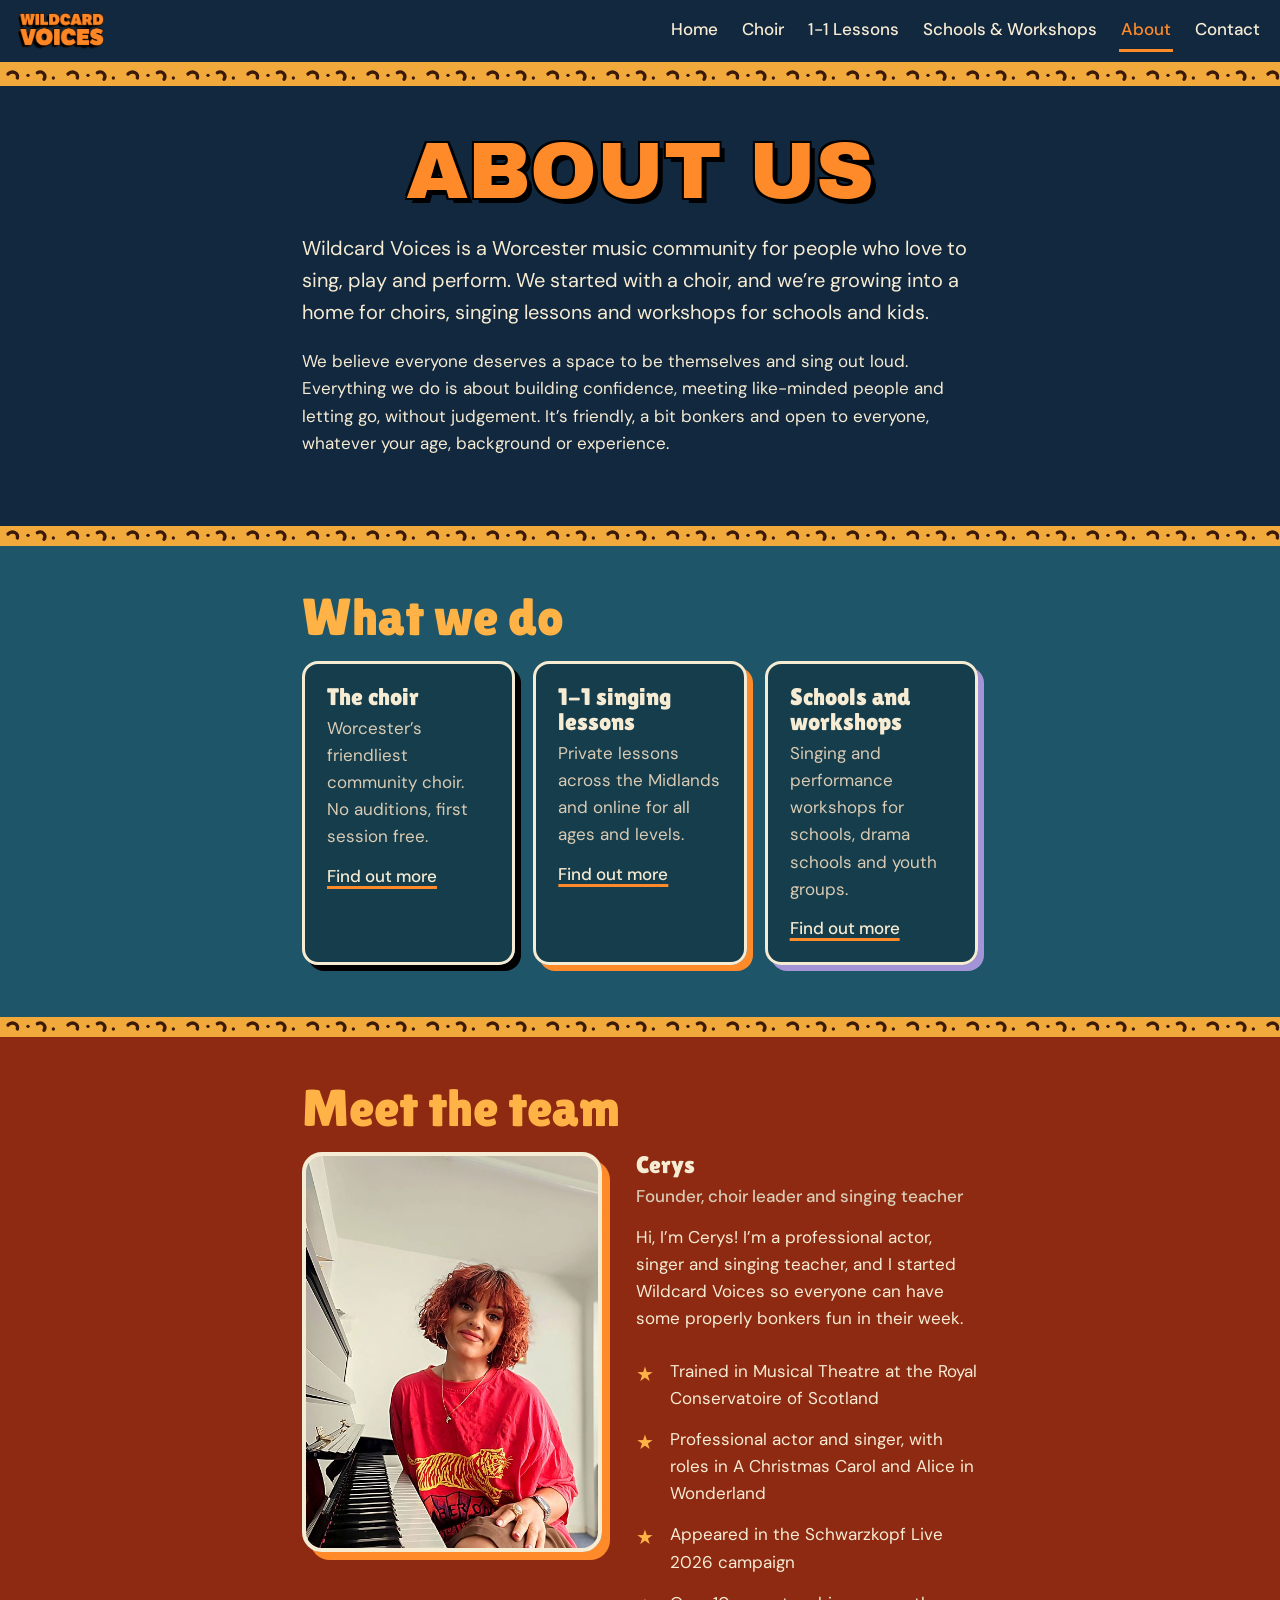
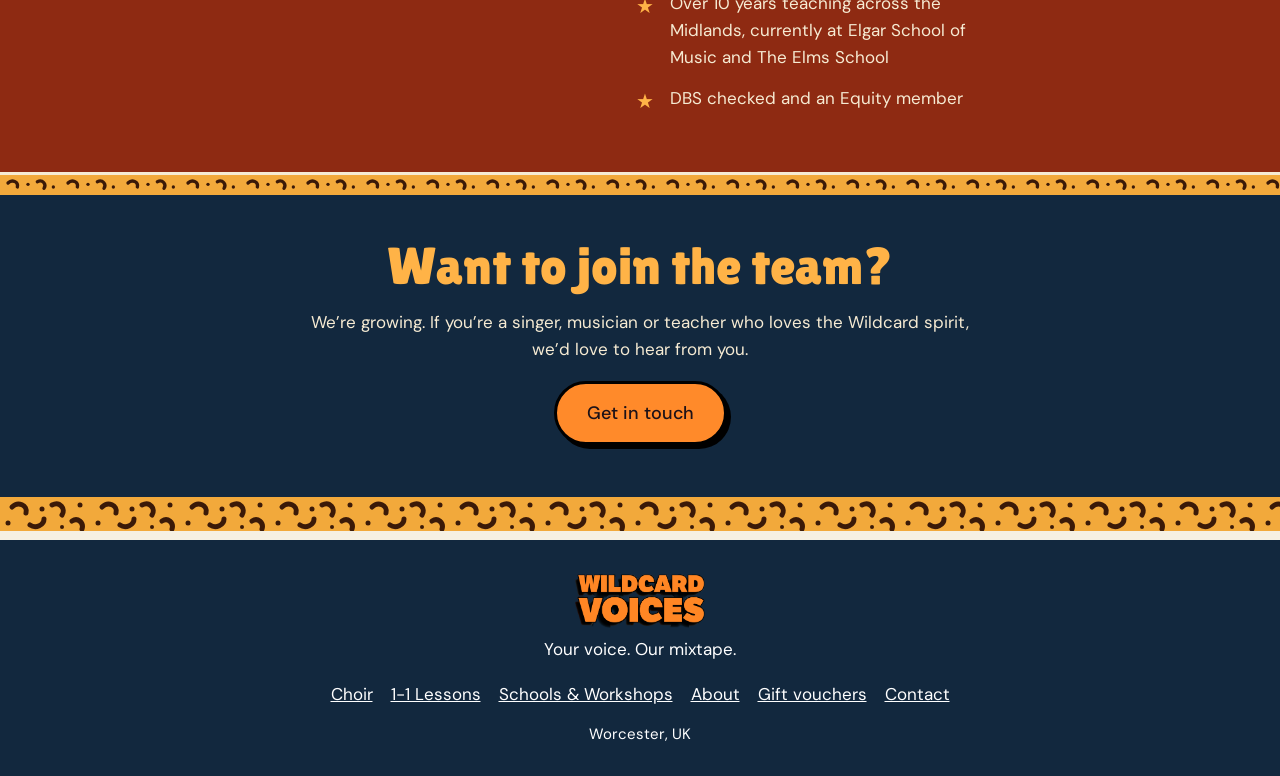
==== about.html @ 8c4c0488 "Initial commit Add the Wildcard Voices static site: seven HTML pages, stylesheet, script and images." ====
<!DOCTYPE html>
<html lang="en-GB">
<head>
<meta charset="utf-8">
<meta name="viewport" content="width=device-width, initial-scale=1, viewport-fit=cover">
<title>About Us | Wildcard Voices</title>
<meta name="description" content="Wildcard Voices is Worcester’s friendliest, most bonkers music community, with a choir in Worcester and 1-1 singing lessons and workshops for schools across the Midlands. All welcome, no auditions.">
<link rel="preconnect" href="https://fonts.googleapis.com">
<link href="https://fonts.googleapis.com/css2?family=Anton&family=Archivo+Black&family=Lilita+One&family=DM+Sans:wght@400;500&display=swap" rel="stylesheet">
<link rel="stylesheet" href="styles.css">
</head>
<body>
<div class="top"><a class="brand" href="index.html" aria-label="Wildcard Voices, home"><img src="images/logo.png" alt="" width="409" height="171"></a><button class="menu" type="button" aria-expanded="false" aria-controls="nav">Menu</button><nav id="nav" aria-label="Main"><a href="index.html">Home</a><a href="choir.html">Choir</a><a href="lessons.html">1-1 Lessons</a><a href="schools.html">Schools &amp; Workshops</a><a href="about.html" aria-current="page">About</a><a href="contact.html">Contact</a></nav></div>
<svg width="0" height="0" style="position:absolute" aria-hidden="true"><defs><pattern id="leopard" width="90" height="34" patternUnits="userSpaceOnUse"><rect width="90" height="34" fill="#F2A93B"/><g fill="none" stroke="#3B1A08" stroke-width="5" stroke-linecap="round"><path d="M12 10c6-6 16-2 14 6"/><path d="M52 8c8-4 14 4 10 10"/><path d="M30 28c6 4 14 0 14-6"/><path d="M72 24c6-4 12 2 10 8"/></g><g fill="#3B1A08"><circle cx="42" cy="12" r="2.5"/><circle cx="80" cy="8" r="2.5"/><circle cx="8" cy="26" r="2.5"/><circle cx="62" cy="30" r="2"/></g></pattern></defs><rect width="100%" height="34" fill="url(#leopard)"/></svg>
<main>
<div class="page" data-page="about">
<section><div class="wrap"><h1 class="pt logo-title">About Us</h1>
<p class="lead">Wildcard Voices is a Worcester music community for people who love to sing, play and perform. We started with a choir, and we’re growing into a home for choirs, singing lessons and workshops for schools and kids.</p>
<p>We believe everyone deserves a space to be themselves and sing out loud. Everything we do is about building confidence, meeting like-minded people and letting go, without judgement. It’s friendly, a bit bonkers and open to everyone, whatever your age, background or experience.</p></div></section>
<section><div class="wrap"><h2>What we do</h2><div class="cards">
<a class="card" href="choir.html"><h3>The choir</h3><p>Worcester’s friendliest community choir. No auditions, first session free.</p><span class="go">Find out more</span></a>
<a class="card" href="lessons.html"><h3>1-1 singing lessons</h3><p>Private lessons across the Midlands and online for all ages and levels.</p><span class="go">Find out more</span></a>
<a class="card" href="schools.html"><h3>Schools and workshops</h3><p>Singing and performance workshops for schools, drama schools and youth groups.</p><span class="go">Find out more</span></a>
</div></div></section>
<section><div class="wrap"><h2>Meet the team</h2>
<div class="about"><div class="photo" role="img" aria-label="Cerys smiling at the piano in a red tiger-print t-shirt"></div>
<div><h3>Cerys</h3><p class="role">Founder, choir leader and singing teacher</p>
<p>Hi, I’m Cerys! I’m a professional actor, singer and singing teacher, and I started Wildcard Voices so everyone can have some properly bonkers fun in their week.</p>
<ul class="creds">
<li>Trained in Musical Theatre at the Royal Conservatoire of Scotland</li>
<li>Professional actor and singer, with roles in A Christmas Carol and Alice in Wonderland</li>
<li>Appeared in the Schwarzkopf Live 2026 campaign</li>
<li>Over 10 years teaching across the Midlands, currently at Elgar School of Music and The Elms School</li>
<li>DBS checked and an Equity member</li>
</ul></div></div></div></section>
<section class="cta"><div class="wrap"><h2>Want to join the team?</h2><p>We’re growing. If you’re a singer, musician or teacher who loves the Wildcard spirit, we’d love to hear from you.</p><a class="btn" href="contact.html">Get in touch</a></div></section>
</div>
</main>
<svg class="leo" width="100%" height="34" aria-hidden="true"><rect width="100%" height="34" fill="url(#leopard)"/></svg>
<footer>
<div class="fl"><img src="images/logo.png" alt="Wildcard Voices" width="409" height="171"></div>
<div>Your voice. Our mixtape.</div>
<p class="fn"><a href="choir.html">Choir</a><a href="lessons.html">1-1 Lessons</a><a href="schools.html">Schools &amp; Workshops</a><a href="about.html">About</a><a href="gifts.html">Gift vouchers</a><a href="contact.html">Contact</a></p><p style="margin:10px 0 0;font-size:15px">Worcester, UK</p>
</footer>
<script src="script.js"></script>
</body>
</html>
---- styles.css ----
:root{--bg:#F6F0E2;--text:#1D1218;--muted:#5C4B50;--card:#FFFFFF;--line:#E0D5BD;--orange:#FF8A2A;--rust:#B02E0C;--navy:#12283E;--teal:#1F5568;--lav:#A294D6;--lime:#C5D83A;--pink:#C2185B;--choirpic:url(images/choirpic.jpg);--alice:url(images/alice.jpg);--retro:url("data:image/svg+xml,%3Csvg xmlns='http://www.w3.org/2000/svg' width='320' height='160'%3E%3Crect width='320' height='160' fill='%23C2B59B'/%3E%3Crect x='29' width='22' height='160' fill='%23C8751A'/%3E%3Cellipse cx='40' cy='40' rx='31' ry='38' fill='%23C8751A'/%3E%3Cellipse cx='40' cy='120' rx='31' ry='38' fill='%23C8751A'/%3E%3Crect x='109' width='22' height='160' fill='%23B02E0C'/%3E%3Cellipse cx='120' cy='0' rx='31' ry='38' fill='%23B02E0C'/%3E%3Cellipse cx='120' cy='80' rx='31' ry='38' fill='%23B02E0C'/%3E%3Cellipse cx='120' cy='160' rx='31' ry='38' fill='%23B02E0C'/%3E%3Crect x='189' width='22' height='160' fill='%2312283E'/%3E%3Cellipse cx='200' cy='40' rx='31' ry='38' fill='%2312283E'/%3E%3Cellipse cx='200' cy='120' rx='31' ry='38' fill='%2312283E'/%3E%3Crect x='269' width='22' height='160' fill='%231F5568'/%3E%3Cellipse cx='280' cy='0' rx='31' ry='38' fill='%231F5568'/%3E%3Cellipse cx='280' cy='80' rx='31' ry='38' fill='%231F5568'/%3E%3Cellipse cx='280' cy='160' rx='31' ry='38' fill='%231F5568'/%3E%3C/svg%3E");--leo:url("data:image/svg+xml,%3Csvg xmlns='http://www.w3.org/2000/svg' width='90' height='90'%3E%3Crect width='90' height='90' fill='%23F2A93B'/%3E%3Cg fill='none' stroke='%233B1A08' stroke-width='5' stroke-linecap='round'%3E%3Cpath d='M12 12c6-6 16-2 14 6'/%3E%3Cpath d='M56 10c8-4 14 4 10 10'/%3E%3Cpath d='M30 44c6 4 14 0 14-6'/%3E%3Cpath d='M72 40c6-4 12 2 10 8'/%3E%3Cpath d='M10 70c6-4 14 0 12 8'/%3E%3Cpath d='M50 74c8-4 14 2 12 10'/%3E%3C/g%3E%3Cg fill='%233B1A08'%3E%3Ccircle cx='42' cy='14' r='2.5'/%3E%3Ccircle cx='80' cy='18' r='2.5'/%3E%3Ccircle cx='8' cy='48' r='2.5'/%3E%3Ccircle cx='62' cy='58' r='2.5'/%3E%3Ccircle cx='34' cy='84' r='2'/%3E%3C/g%3E%3C/svg%3E");--me:url(images/me.jpg);color-scheme:light;box-sizing:border-box;padding-top:env(safe-area-inset-top,0px);padding-bottom:env(safe-area-inset-bottom,0px);background:var(--navy)}
@media (prefers-color-scheme: dark){:root:not([data-theme="light"]){--bg:#1B1218;--text:#F6EBD3;--muted:#C9B8A2;--card:#2A1A22;--line:#46303A;color-scheme:dark}}
:root[data-theme="dark"]{--bg:#1B1218;--text:#F6EBD3;--muted:#C9B8A2;--card:#2A1A22;--line:#46303A;color-scheme:dark}
*,*::before,*::after{box-sizing:border-box}
html{scroll-padding-top:env(safe-area-inset-top,0px)}
body{margin:0;background:var(--bg);color:var(--text);font-family:"DM Sans",system-ui,sans-serif;font-size:17px;line-height:1.6}
h1,h2,h3{font-weight:400;line-height:1.05;margin:0}
h2{font-family:"Lilita One","Arial Rounded MT Bold",sans-serif;font-size:clamp(34px,9vw,52px);margin-bottom:16px}
h3{font-family:"Lilita One","Arial Rounded MT Bold",sans-serif;font-size:24px;margin-bottom:6px}
p{margin:0 0 1em}
.wrap{max-width:720px;margin:0 auto;padding:0 22px}
section{padding:56px 0}
.lead{font-size:20px}
.pat{position:absolute;inset:0;width:100%;height:100%}
.btn{display:inline-block;background:var(--orange);color:#1D1218;font-weight:500;text-decoration:none;padding:15px 30px;border-radius:99px;font-size:18px;border:3px solid #000;box-shadow:4px 4px 0 #000}
.btn:hover{transform:translate(-1px,-1px)}
a:focus-visible,summary:focus-visible{outline:3px solid var(--rust);outline-offset:3px}
.hero h1{font-family:Anton,Impact,sans-serif;font-size:clamp(60px,17vw,112px);color:var(--orange);letter-spacing:1px;text-shadow:-2px -2px 0 #000,2px -2px 0 #000,-2px 2px 0 #000,5px 5px 0 #000}
.tag{display:inline-block;background:var(--pink);color:#fff;font-weight:500;padding:8px 18px;border-radius:99px;margin:26px 0 8px}
.sub{color:#F6EBD3;max-width:30ch;margin:14px auto 26px;font-size:19px}
.photo{background:var(--me) center top/cover no-repeat;width:100%;max-width:300px;aspect-ratio:3/4;border:4px solid var(--text);border-radius:20px;box-shadow:8px 8px 0 var(--orange)}
.hero{background:var(--leo);background-size:90px;padding:16px}
.hero-in{background:var(--navy);padding:38px 22px 28px;display:grid;gap:24px;align-items:center;text-align:center}
.hero-art img{display:block;width:100%;max-width:560px;height:auto;margin:0 auto;border:4px solid #000;border-radius:16px;box-shadow:6px 6px 0 var(--orange)}
@media (min-width:760px){.hero-in{grid-template-columns:1fr 1fr;padding:50px 44px;text-align:left}.hero .sub{margin-left:0}}
.leo{height:34px;background-color:#F2A93B}
.chips{display:flex;flex-wrap:wrap;gap:10px;margin:18px 0 0;padding:0;list-style:none}
.chips li{background:var(--card);border:2px solid var(--text);border-radius:99px;padding:6px 16px}
.free h2{font-family:"Archivo Black",Impact,sans-serif;font-weight:400;text-transform:uppercase;font-size:clamp(34px,10vw,60px);line-height:1.02;color:var(--orange);text-shadow:-2px -2px 0 #000,2px -2px 0 #000,-2px 2px 0 #000,4px 4px 0 #000;margin:0 0 24px}
.facts{display:flex;flex-wrap:wrap;justify-content:center;gap:10px;margin:0 0 26px;padding:0;list-style:none}
.facts li{background:#EFE0BE;color:#1D1218;font-weight:500;border:2px solid #000;border-radius:99px;padding:8px 18px}
.prices{display:grid;gap:12px;margin:22px 0}
.price{display:flex;justify-content:space-between;align-items:center;gap:14px;background:var(--card);border:3px solid var(--text);border-radius:16px;padding:16px 20px}
.price.main{border-color:var(--rust);box-shadow:5px 5px 0 var(--rust)}
.price span{color:var(--muted);font-size:15px;display:block}
.price b{font-family:"Lilita One",sans-serif;font-weight:400;font-size:32px;white-space:nowrap}
.work{background:var(--navy);color:#F6EBD3}
.work h2{color:var(--orange)}
.work ul{padding-left:1.2em;margin:0 0 1.2em}
.work li{padding:3px 0}
.work .btn{border-color:#000}
.about{display:grid;gap:26px;align-items:start}
.creds{list-style:none;padding:0;margin:18px 0 0}
.creds li{padding:7px 0 7px 34px;position:relative}
.creds li::before{content:"\2605";position:absolute;left:0;color:var(--rust);font-size:20px}
@media (min-width:640px){.about{grid-template-columns:300px 1fr;gap:34px}}
details{border-bottom:2px solid var(--line);padding:14px 0}
summary{cursor:pointer;font-weight:500}
details p{margin:10px 0 0;color:var(--muted)}
.contact{text-align:center;background:var(--card);border-top:3px solid var(--text)}
.ph{display:inline-block;background:var(--lime);color:#1D1218;font-weight:500;padding:10px 20px;border-radius:12px;border:2px solid #1D1218}
footer{position:relative;text-align:center;color:#fff;background:var(--navy);padding:34px 22px 30px}
footer .fl{font-family:Anton,Impact,sans-serif;font-size:28px;color:var(--orange);margin-bottom:4px}
@media (prefers-reduced-motion:reduce){*{transition:none!important;animation:none!important;scroll-behavior:auto!important}}
h1.pt{font-family:"Lilita One","Arial Rounded MT Bold",sans-serif;font-weight:400;line-height:1.05;font-size:clamp(34px,9vw,52px);margin:0 0 16px}
.work h1.pt{color:var(--orange)}
body::before{content:"";position:fixed;inset:0 0 auto;height:env(safe-area-inset-top,0px);background:var(--navy);z-index:20}
.top{position:sticky;top:env(safe-area-inset-top,0px);z-index:10;background:var(--navy);display:flex;flex-wrap:wrap;align-items:center;justify-content:space-between;padding:10px 18px;border-bottom:4px solid #F2A93B}
.brand{font-family:Anton,Impact,sans-serif;font-size:22px;color:var(--orange);text-decoration:none;letter-spacing:.5px}
.menu{background:var(--orange);color:#1D1218;border:2px solid #000;border-radius:99px;padding:6px 16px;font:500 16px "DM Sans",sans-serif;cursor:pointer}
.top nav{display:none;width:100%;flex-direction:column;padding-top:10px}
.top nav.open{display:flex}
.top nav a{color:#F6EBD3;text-decoration:none;padding:11px 4px;font-weight:500;border-bottom:1px solid rgba(255,255,255,.18)}
.top nav a[aria-current="page"]{color:var(--orange)}
.top a:focus-visible,.menu:focus-visible{outline:3px solid #fff;outline-offset:3px}
@media (min-width:760px){.menu{display:none}.top nav{display:flex;flex-direction:row;width:auto;padding:0;gap:20px}.top nav a{border:0;padding:6px 2px}.top nav a[aria-current="page"]{border-bottom:3px solid var(--orange)}}
.page[hidden]{display:none}
.cards{display:grid;gap:18px;margin-top:6px}
.card{display:block;background:var(--card);color:var(--text);border:3px solid var(--text);border-radius:16px;padding:20px 22px;text-decoration:none;box-shadow:6px 6px 0 var(--rust)}
.card:nth-child(2){box-shadow:6px 6px 0 var(--orange)}
.card:nth-child(3){box-shadow:6px 6px 0 var(--lav)}
.card:hover{transform:translate(-2px,-2px)}
.card p{margin:4px 0 12px;color:var(--muted)}
.wmh{margin:0}
.wm{display:block;width:100%;max-width:420px;height:auto;margin:0 auto}
.brand img{display:block;height:36px;width:auto}
.fl img{display:block;height:54px;width:auto;margin:0 auto 8px}
@media (min-width:760px){.hero .wm{margin-left:0}}
.role{font-weight:500;color:var(--muted);margin:0 0 .8em}
.go{font-weight:500;text-decoration:underline;text-decoration-color:var(--orange);text-decoration-thickness:3px;text-underline-offset:4px}
@media (min-width:760px){.cards{grid-template-columns:repeat(3,1fr)}}
.cta{text-align:center;background:var(--card);border-top:3px solid var(--text)}
.fn{margin:14px 0 0}
.fn a{color:#fff;margin:0 9px;display:inline-block;padding:4px 0}
main a:focus-visible,main summary:focus-visible{outline-color:#fff}
main .leo{display:none}
.free{text-align:center}
.free-card{max-width:560px;margin:0 auto;background:#12283E;border:4px solid #000;outline:3px solid var(--orange);outline-offset:-12px;border-radius:18px;box-shadow:6px 6px 0 #000}
.free-in{padding:40px 24px 36px}
main section{position:relative;--text:#F6EBD3;--muted:#D9CBB4;--card:rgba(0,0,0,.28);--line:rgba(255,255,255,.25);color:var(--text);padding:64px 0 52px;border:0}
main section:nth-of-type(3n+1){background:#12283E}
main section:nth-of-type(3n+2){background:#1F5568}
main section:nth-of-type(3n){background:#8E2A12}
main section::before{content:"";position:absolute;left:0;right:0;top:0;height:20px;background:var(--leo);background-size:60px}
main section h1.pt,main section h2{color:#FFB347}
main section .price.main{border-color:#FFB347;box-shadow:5px 5px 0 #FFB347}
main section .creds li::before{color:#FFB347}
main section .card{box-shadow:6px 6px 0 #000}
main section .chips li{background:rgba(0,0,0,.28)}
.herolinks{display:flex;flex-wrap:wrap;gap:10px;justify-content:center;margin-top:22px}
.pill{background:#EFE0BE;color:#1D1218;border:2px solid #000;border-radius:99px;padding:8px 16px;font-weight:500;text-decoration:none}
.pill:hover{background:#fff}
@media (min-width:760px){.herolinks{justify-content:flex-start}}
h1.logo-title{font-family:"Archivo Black",Impact,sans-serif;text-transform:uppercase;font-size:clamp(30px,8.6vw,64px);line-height:1.05;text-align:center;overflow-wrap:anywhere;color:var(--orange)!important;text-shadow:-2px -2px 0 #000,2px -2px 0 #000,-2px 2px 0 #000,5px 5px 0 #000;margin:0 0 18px}
.pic{background:var(--choirpic) center/cover no-repeat;aspect-ratio:5/4;width:100%;max-width:560px;margin:0 auto;border:4px solid #000;border-radius:16px;box-shadow:6px 6px 0 var(--orange)}
.pic-wrap{margin:0 0 24px}
h1.logo-title{font-size:clamp(36px,11.5vw,80px)!important}
.pic.alice{background:var(--alice) center/cover no-repeat;aspect-ratio:16/9;max-width:640px}
.xmas-sec{background:#7A1F12 url("data:image/svg+xml,%3Csvg xmlns='http://www.w3.org/2000/svg' width='120' height='120'%3E%3Cpath d='M20 14l2.2 6.2 6.3.1-5 3.9 1.8 6.1-5.3-3.7-5.3 3.7 1.8-6.1-5-3.9 6.3-.1z' fill='%23F2C46B' opacity='.55'/%3E%3Cpath d='M88 74l1.6 4.6 4.7.1-3.7 2.9 1.3 4.5-3.9-2.7-3.9 2.7 1.3-4.5-3.7-2.9 4.7-.1z' fill='%23F2C46B' opacity='.4'/%3E%3Ccircle cx='70' cy='26' r='2' fill='%23F2C46B' opacity='.5'/%3E%3Ccircle cx='28' cy='88' r='2' fill='%23F2C46B' opacity='.4'/%3E%3C/svg%3E");padding:0}
main section.xmas-sec{background:#7A1F12 url("data:image/svg+xml,%3Csvg xmlns='http://www.w3.org/2000/svg' width='120' height='120'%3E%3Cpath d='M20 14l2.2 6.2 6.3.1-5 3.9 1.8 6.1-5.3-3.7-5.3 3.7 1.8-6.1-5-3.9 6.3-.1z' fill='%23F2C46B' opacity='.55'/%3E%3Cpath d='M88 74l1.6 4.6 4.7.1-3.7 2.9 1.3 4.5-3.9-2.7-3.9 2.7 1.3-4.5-3.7-2.9 4.7-.1z' fill='%23F2C46B' opacity='.4'/%3E%3Ccircle cx='70' cy='26' r='2' fill='%23F2C46B' opacity='.5'/%3E%3Ccircle cx='28' cy='88' r='2' fill='%23F2C46B' opacity='.4'/%3E%3C/svg%3E");color:#F6EBD3;border-top:6px double #F2C46B;border-bottom:6px double #F2C46B;padding:56px 0}
main section.xmas-sec h2{color:#F2C46B;font-family:"Archivo Black",Impact,sans-serif;text-transform:uppercase;font-weight:400;letter-spacing:.5px;text-shadow:-2px -2px 0 #000,2px -2px 0 #000,-2px 2px 0 #000,3px 3px 0 #000;text-align:center}
main section.xmas-sec .lead{text-align:center}
.xmas-grid{display:grid;gap:16px;margin:26px 0}
.xmas-card{background:#12283E;border:3px solid #F2C46B;border-radius:16px;padding:20px 22px;box-shadow:5px 5px 0 #000}
.xmas-card h3{color:#F2C46B;margin:0 0 6px}
.xmas-card p{margin:0;color:#F6EBD3}
.xmas-sec .btn{display:block;width:max-content;margin:0 auto;background:#F2C46B}
@media (min-width:760px){.xmas-grid{grid-template-columns:repeat(3,1fr)}}
main section.testi{background:#1F5568;color:#F6EBD3;padding:56px 0}
main section.testi h2{color:#FFB347;text-align:center}
.car{max-width:640px;margin:0 auto}
.car-view{position:relative}
.car figure{margin:0;background:#EFE0BE;color:#1D1218;border:4px solid #000;border-radius:18px;box-shadow:6px 6px 0 #000;padding:30px 24px 24px;position:relative}
.car figure[hidden]{display:none}
.car figure::before{content:"\201C";position:absolute;top:-6px;left:16px;font:400 84px/1 Georgia,serif;color:#C2185B}
.car blockquote{margin:14px 0 0;font-size:18px;line-height:1.65}
.car figcaption{margin-top:16px;font-weight:500;color:#5C4B50}
.car-ctl{display:flex;align-items:center;justify-content:center;gap:14px;margin-top:22px}
.car-ctl[hidden]{display:none}
.car-ctl button{background:#FF8A2A;color:#1D1218;border:3px solid #000;border-radius:99px;padding:8px 18px;font:500 16px "DM Sans",sans-serif;cursor:pointer;box-shadow:3px 3px 0 #000}
.car-ctl button:focus-visible{outline:3px solid #fff;outline-offset:3px}
.car-count{color:#F6EBD3;min-width:5ch;text-align:center}
.xmas-pics{display:grid;grid-template-columns:1fr 1fr;gap:14px;margin:0 0 26px}
.xmas-pics img{display:block;width:100%;height:auto;aspect-ratio:4/5;object-fit:cover;border:3px solid #F2C46B;border-radius:14px;box-shadow:5px 5px 0 #000}
.gift-grid{display:grid;grid-template-columns:minmax(0,1fr);gap:26px;margin:34px 0 30px}
.wrap.wide{max-width:980px}
.gift-card{display:flex;flex-direction:column;align-items:center}
.gift-card p{flex:1}
.gift-card .btn{max-width:100%;padding:14px 18px;font-size:17px;box-sizing:border-box;text-align:center}
.gift-card{position:relative;background:linear-gradient(#12283E,#12283E) padding-box,var(--leo) border-box;background-size:100% 100%,90px 90px;border:12px solid transparent;border-radius:20px;box-shadow:0 0 0 4px #000,0 8px 0 4px #000;padding:22px 20px 22px;min-width:0;text-align:center;color:#F6EBD3}
.gift-card h3{font-family:"Archivo Black",Impact,sans-serif;font-weight:400;text-transform:uppercase;font-size:26px;line-height:1.05;color:#FF8A2A;text-shadow:-1px -1px 0 #000,1px -1px 0 #000,-1px 1px 0 #000,3px 3px 0 #000;margin:0 0 10px}
.gift-card .gp{font-family:"Archivo Black",Impact,sans-serif;font-size:44px;line-height:1;color:#F2C46B;margin:6px 0 10px}
.gift-card p{margin:0 0 10px;color:#F6EBD3}
.gift-card .btn{margin-top:6px;background:#F2C46B}
.gift-card.pop{box-shadow:0 0 0 4px #000,0 8px 0 4px #F2C46B}
.gift-flag{position:absolute;top:-22px;left:50%;transform:translateX(-50%);background:#C2185B;color:#fff;font-weight:500;border:3px solid #000;border-radius:99px;padding:4px 16px;white-space:nowrap;font-size:15px}
.gift-own{text-align:center;font-weight:500;color:#F2C46B;margin:0 0 6px}
.gift-steps{display:grid;gap:12px;margin:26px 0 0;padding:0;list-style:none}
.gift-steps li{background:rgba(0,0,0,.3);border:2px solid #F2C46B;border-radius:14px;padding:12px 16px}
@media (min-width:760px){.gift-grid{grid-template-columns:repeat(3,minmax(0,1fr))}.gift-steps{grid-template-columns:repeat(3,1fr)}}
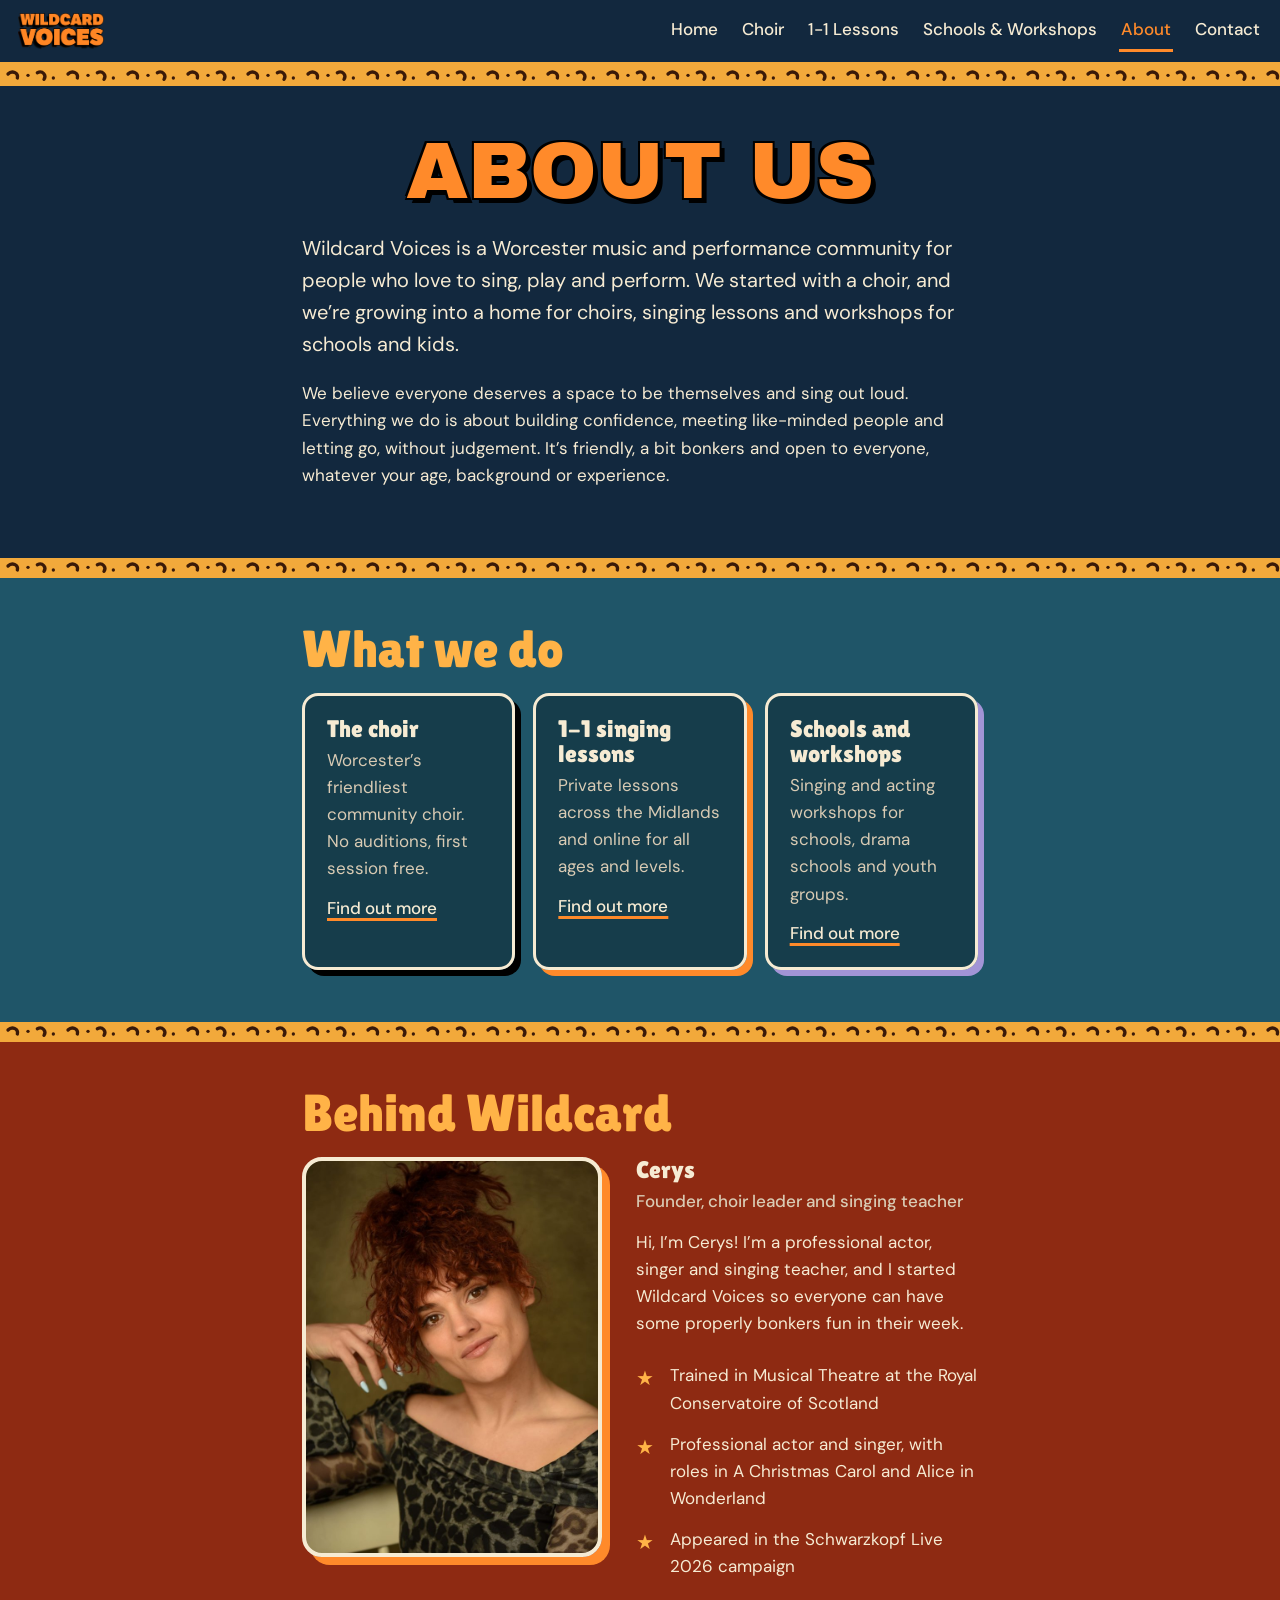
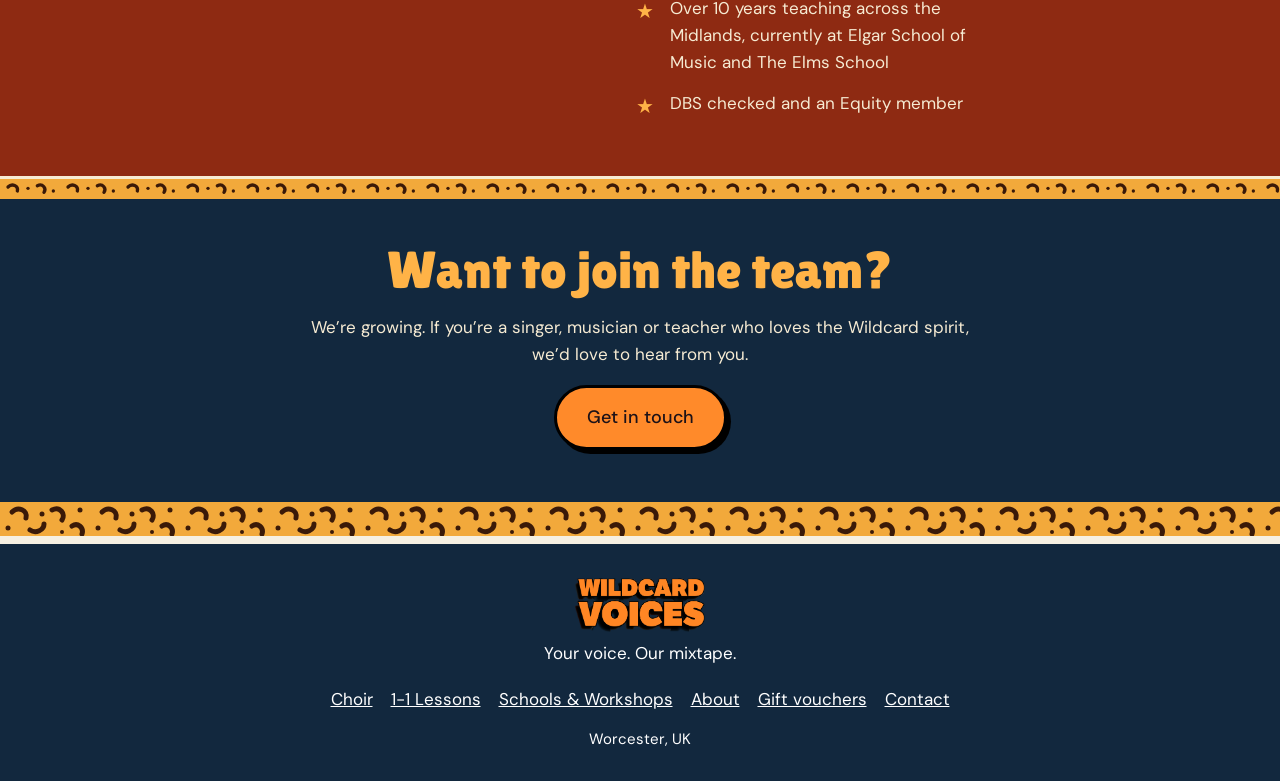
==== commit ea90b3fa: "Port updated artifact content: choir booking, venue and FAQ animation - Choir: 18+, free session on " ====
--- a/about.html
+++ b/about.html
@@ -4,26 +4,171 @@
 <meta charset="utf-8">
 <meta name="viewport" content="width=device-width, initial-scale=1, viewport-fit=cover">
 <title>About Us | Wildcard Voices</title>
-<meta name="description" content="Wildcard Voices is Worcester’s friendliest, most bonkers music community, with a choir in Worcester and 1-1 singing lessons and workshops for schools across the Midlands. All welcome, no auditions.">
+<meta name="description" content="Wildcard Voices is a Worcester music and performance community founded by Cerys, a professional actor, singer and singing teacher trained at the Royal Conservatoire of Scotland.">
+<link rel="canonical" href="https://wildcardvoices.co.uk/about">
+<meta name="robots" content="index, follow, max-image-preview:large">
+<meta property="og:type" content="website">
+<meta property="og:site_name" content="Wildcard Voices">
+<meta property="og:locale" content="en_GB">
+<meta property="og:title" content="About Us | Wildcard Voices">
+<meta property="og:description" content="Wildcard Voices is a Worcester music and performance community founded by Cerys, a professional actor, singer and singing teacher trained at the Royal Conservatoire of Scotland.">
+<meta property="og:url" content="https://wildcardvoices.co.uk/about">
+<meta property="og:image" content="https://wildcardvoices.co.uk/images/og-image.jpg">
+<meta property="og:image:width" content="1200">
+<meta property="og:image:height" content="630">
+<meta property="og:image:alt" content="Wildcard Voices: community choir, 1-1 singing lessons and school workshops in Worcester and the Midlands">
+<meta name="twitter:card" content="summary_large_image">
+<link rel="icon" href="favicon.ico" sizes="16x16 32x32 48x48">
+<link rel="icon" href="icons/favicon-96x96.png" sizes="96x96" type="image/png">
+<link rel="apple-touch-icon" href="apple-touch-icon.png">
+<link rel="manifest" href="site.webmanifest">
+<meta name="theme-color" content="#12283E">
 <link rel="preconnect" href="https://fonts.googleapis.com">
 <link href="https://fonts.googleapis.com/css2?family=Anton&family=Archivo+Black&family=Lilita+One&family=DM+Sans:wght@400;500&display=swap" rel="stylesheet">
 <link rel="stylesheet" href="styles.css">
+<script type="application/ld+json">
+{
+  "@context": "https://schema.org",
+  "@graph": [
+    {
+      "@type": [
+        "MusicSchool",
+        "LocalBusiness"
+      ],
+      "@id": "https://wildcardvoices.co.uk/#organization",
+      "name": "Wildcard Voices",
+      "url": "https://wildcardvoices.co.uk/",
+      "logo": {
+        "@type": "ImageObject",
+        "url": "https://wildcardvoices.co.uk/images/logo.png",
+        "width": 409,
+        "height": 171
+      },
+      "image": "https://wildcardvoices.co.uk/images/og-image.jpg",
+      "slogan": "Your voice. Our mixtape.",
+      "description": "Worcester’s friendliest, most bonkers music community: a no-audition community choir in Worcester, 1-1 singing lessons across the Midlands and online, and singing and acting workshops for schools.",
+      "address": {
+        "@type": "PostalAddress",
+        "addressLocality": "Worcester",
+        "addressRegion": "Worcestershire",
+        "addressCountry": "GB"
+      },
+      "areaServed": [
+        {
+          "@type": "City",
+          "name": "Worcester"
+        },
+        {
+          "@type": "Place",
+          "name": "Midlands, England"
+        },
+        {
+          "@type": "Country",
+          "name": "United Kingdom"
+        }
+      ],
+      "founder": {
+        "@type": "Person",
+        "@id": "https://wildcardvoices.co.uk/about#cerys",
+        "name": "Cerys"
+      },
+      "contactPoint": {
+        "@type": "ContactPoint",
+        "contactType": "enquiries",
+        "url": "https://wildcardvoices.co.uk/contact",
+        "availableLanguage": "en-GB"
+      },
+      "knowsAbout": [
+        "Community choir",
+        "Singing lessons",
+        "Vocal technique",
+        "Musical theatre",
+        "Audition preparation",
+        "Performance confidence",
+        "Singing workshops for schools"
+      ]
+    },
+    {
+      "@type": "WebSite",
+      "@id": "https://wildcardvoices.co.uk/#website",
+      "url": "https://wildcardvoices.co.uk/",
+      "name": "Wildcard Voices",
+      "description": "Worcester’s friendliest, most bonkers music community: a no-audition community choir in Worcester, 1-1 singing lessons across the Midlands and online, and singing and acting workshops for schools.",
+      "inLanguage": "en-GB",
+      "publisher": {
+        "@id": "https://wildcardvoices.co.uk/#organization"
+      }
+    },
+    {
+      "@type": "AboutPage",
+      "@id": "https://wildcardvoices.co.uk/about#webpage",
+      "url": "https://wildcardvoices.co.uk/about",
+      "name": "About Us | Wildcard Voices",
+      "description": "Wildcard Voices is a Worcester music and performance community founded by Cerys, a professional actor, singer and singing teacher trained at the Royal Conservatoire of Scotland.",
+      "isPartOf": {
+        "@id": "https://wildcardvoices.co.uk/#website"
+      },
+      "about": {
+        "@id": "https://wildcardvoices.co.uk/#organization"
+      },
+      "inLanguage": "en-GB"
+    },
+    {
+      "@type": "Person",
+      "@id": "https://wildcardvoices.co.uk/about#cerys",
+      "name": "Cerys",
+      "jobTitle": "Founder, choir leader and singing teacher",
+      "description": "Professional actor, singer and singing teacher, and founder of Wildcard Voices. Trained in Musical Theatre at the Royal Conservatoire of Scotland, with over 10 years of teaching experience across the Midlands.",
+      "image": "https://wildcardvoices.co.uk/images/me.jpg",
+      "url": "https://wildcardvoices.co.uk/about",
+      "worksFor": {
+        "@id": "https://wildcardvoices.co.uk/#organization"
+      },
+      "alumniOf": {
+        "@type": "CollegeOrUniversity",
+        "name": "Royal Conservatoire of Scotland"
+      },
+      "memberOf": {
+        "@type": "Organization",
+        "name": "Equity"
+      },
+      "affiliation": [
+        {
+          "@type": "EducationalOrganization",
+          "name": "Elgar School of Music"
+        },
+        {
+          "@type": "EducationalOrganization",
+          "name": "The Elms School"
+        }
+      ],
+      "knowsAbout": [
+        "Singing",
+        "Singing teaching",
+        "Musical theatre",
+        "Acting",
+        "Choir leading"
+      ]
+    }
+  ]
+}
+</script>
 </head>
 <body>
-<div class="top"><a class="brand" href="index.html" aria-label="Wildcard Voices, home"><img src="images/logo.png" alt="" width="409" height="171"></a><button class="menu" type="button" aria-expanded="false" aria-controls="nav">Menu</button><nav id="nav" aria-label="Main"><a href="index.html">Home</a><a href="choir.html">Choir</a><a href="lessons.html">1-1 Lessons</a><a href="schools.html">Schools &amp; Workshops</a><a href="about.html" aria-current="page">About</a><a href="contact.html">Contact</a></nav></div>
+<div class="top"><a class="brand" href="./" aria-label="Wildcard Voices, home"><img src="images/logo.png" alt="" width="409" height="171"></a><button class="menu" type="button" aria-expanded="false" aria-controls="nav">Menu</button><nav id="nav" aria-label="Main"><a href="./">Home</a><a href="choir">Choir</a><a href="lessons">1-1 Lessons</a><a href="schools">Schools &amp; Workshops</a><a href="about" aria-current="page">About</a><a href="contact">Contact</a></nav></div>
 <svg width="0" height="0" style="position:absolute" aria-hidden="true"><defs><pattern id="leopard" width="90" height="34" patternUnits="userSpaceOnUse"><rect width="90" height="34" fill="#F2A93B"/><g fill="none" stroke="#3B1A08" stroke-width="5" stroke-linecap="round"><path d="M12 10c6-6 16-2 14 6"/><path d="M52 8c8-4 14 4 10 10"/><path d="M30 28c6 4 14 0 14-6"/><path d="M72 24c6-4 12 2 10 8"/></g><g fill="#3B1A08"><circle cx="42" cy="12" r="2.5"/><circle cx="80" cy="8" r="2.5"/><circle cx="8" cy="26" r="2.5"/><circle cx="62" cy="30" r="2"/></g></pattern></defs><rect width="100%" height="34" fill="url(#leopard)"/></svg>
 <main>
 <div class="page" data-page="about">
 <section><div class="wrap"><h1 class="pt logo-title">About Us</h1>
-<p class="lead">Wildcard Voices is a Worcester music community for people who love to sing, play and perform. We started with a choir, and we’re growing into a home for choirs, singing lessons and workshops for schools and kids.</p>
+<p class="lead">Wildcard Voices is a Worcester music and performance community for people who love to sing, play and perform. We started with a choir, and we’re growing into a home for choirs, singing lessons and workshops for schools and kids.</p>
 <p>We believe everyone deserves a space to be themselves and sing out loud. Everything we do is about building confidence, meeting like-minded people and letting go, without judgement. It’s friendly, a bit bonkers and open to everyone, whatever your age, background or experience.</p></div></section>
 <section><div class="wrap"><h2>What we do</h2><div class="cards">
-<a class="card" href="choir.html"><h3>The choir</h3><p>Worcester’s friendliest community choir. No auditions, first session free.</p><span class="go">Find out more</span></a>
-<a class="card" href="lessons.html"><h3>1-1 singing lessons</h3><p>Private lessons across the Midlands and online for all ages and levels.</p><span class="go">Find out more</span></a>
-<a class="card" href="schools.html"><h3>Schools and workshops</h3><p>Singing and performance workshops for schools, drama schools and youth groups.</p><span class="go">Find out more</span></a>
+<a class="card" href="choir"><h3>The choir</h3><p>Worcester’s friendliest community choir. No auditions, first session free.</p><span class="go">Find out more</span></a>
+<a class="card" href="lessons"><h3>1-1 singing lessons</h3><p>Private lessons across the Midlands and online for all ages and levels.</p><span class="go">Find out more</span></a>
+<a class="card" href="schools"><h3>Schools and workshops</h3><p>Singing and acting workshops for schools, drama schools and youth groups.</p><span class="go">Find out more</span></a>
 </div></div></section>
-<section><div class="wrap"><h2>Meet the team</h2>
-<div class="about"><div class="photo" role="img" aria-label="Cerys smiling at the piano in a red tiger-print t-shirt"></div>
+<section><div class="wrap"><h2>Behind Wildcard</h2>
+<div class="about"><div class="photo" role="img" aria-label="Cerys smiling, with curly red hair in a leopard-print top"></div>
 <div><h3>Cerys</h3><p class="role">Founder, choir leader and singing teacher</p>
 <p>Hi, I’m Cerys! I’m a professional actor, singer and singing teacher, and I started Wildcard Voices so everyone can have some properly bonkers fun in their week.</p>
 <ul class="creds">
@@ -33,14 +178,14 @@
 <li>Over 10 years teaching across the Midlands, currently at Elgar School of Music and The Elms School</li>
 <li>DBS checked and an Equity member</li>
 </ul></div></div></div></section>
-<section class="cta"><div class="wrap"><h2>Want to join the team?</h2><p>We’re growing. If you’re a singer, musician or teacher who loves the Wildcard spirit, we’d love to hear from you.</p><a class="btn" href="contact.html">Get in touch</a></div></section>
+<section class="cta"><div class="wrap"><h2>Want to join the team?</h2><p>We’re growing. If you’re a singer, musician or teacher who loves the Wildcard spirit, we’d love to hear from you.</p><a class="btn" href="contact">Get in touch</a></div></section>
 </div>
 </main>
 <svg class="leo" width="100%" height="34" aria-hidden="true"><rect width="100%" height="34" fill="url(#leopard)"/></svg>
 <footer>
 <div class="fl"><img src="images/logo.png" alt="Wildcard Voices" width="409" height="171"></div>
 <div>Your voice. Our mixtape.</div>
-<p class="fn"><a href="choir.html">Choir</a><a href="lessons.html">1-1 Lessons</a><a href="schools.html">Schools &amp; Workshops</a><a href="about.html">About</a><a href="gifts.html">Gift vouchers</a><a href="contact.html">Contact</a></p><p style="margin:10px 0 0;font-size:15px">Worcester, UK</p>
+<p class="fn"><a href="choir">Choir</a><a href="lessons">1-1 Lessons</a><a href="schools">Schools &amp; Workshops</a><a href="about">About</a><a href="gifts">Gift vouchers</a><a href="contact">Contact</a></p><p style="margin:10px 0 0;font-size:15px">Worcester, UK</p>
 </footer>
 <script src="script.js"></script>
 </body>
--- a/styles.css
+++ b/styles.css
@@ -45,10 +45,15 @@
 .creds li::before{content:"\2605";position:absolute;left:0;color:var(--rust);font-size:20px}
 @media (min-width:640px){.about{grid-template-columns:300px 1fr;gap:34px}}
 details{border-bottom:2px solid var(--line);padding:14px 0}
-summary{cursor:pointer;font-weight:500}
+summary{cursor:pointer;font-weight:500;list-style:none;display:flex;align-items:center;justify-content:space-between;gap:16px}
+summary::-webkit-details-marker{display:none}
+summary::after{content:"";flex:none;width:30px;height:30px;border:2px solid #000;border-radius:50%;background:#FF8A2A url("data:image/svg+xml,%3Csvg xmlns='http://www.w3.org/2000/svg' viewBox='0 0 14 9'%3E%3Cpath d='M1.5 1.5l5.5 5.5 5.5-5.5' fill='none' stroke='%231D1218' stroke-width='2.5' stroke-linecap='round' stroke-linejoin='round'/%3E%3C/svg%3E") center/14px 9px no-repeat;transition:transform .3s ease,background-color .2s}
+summary:hover::after{background-color:#FFB347}
+details[open]:not(.closing)>summary::after{transform:rotate(180deg)}
+.faq-a{overflow:hidden}
+@media (prefers-reduced-motion:reduce){summary::after{transition:none}}
 details p{margin:10px 0 0;color:var(--muted)}
 .contact{text-align:center;background:var(--card);border-top:3px solid var(--text)}
-.ph{display:inline-block;background:var(--lime);color:#1D1218;font-weight:500;padding:10px 20px;border-radius:12px;border:2px solid #1D1218}
 footer{position:relative;text-align:center;color:#fff;background:var(--navy);padding:34px 22px 30px}
 footer .fl{font-family:Anton,Impact,sans-serif;font-size:28px;color:var(--orange);margin-bottom:4px}
 @media (prefers-reduced-motion:reduce){*{transition:none!important;animation:none!important;scroll-behavior:auto!important}}
@@ -148,3 +153,31 @@
 .gift-steps{display:grid;gap:12px;margin:26px 0 0;padding:0;list-style:none}
 .gift-steps li{background:rgba(0,0,0,.3);border:2px solid #F2C46B;border-radius:14px;padding:12px 16px}
 @media (min-width:760px){.gift-grid{grid-template-columns:repeat(3,minmax(0,1fr))}.gift-steps{grid-template-columns:repeat(3,1fr)}}
+.cform{max-width:560px;margin:30px auto 0;text-align:left;display:grid;gap:18px}
+.field{display:grid;gap:6px}
+.field label{font-weight:500}
+.field label span{font-weight:400;color:var(--muted)}
+.cform input,.cform select,.cform textarea{width:100%;font:400 17px/1.4 "DM Sans",system-ui,sans-serif;color:#1D1218;background:#FFF9EC;border:3px solid #000;border-radius:12px;padding:12px 14px;box-shadow:3px 3px 0 #000;color-scheme:light}
+.cform select{appearance:none;-webkit-appearance:none;padding-right:42px;background:#FFF9EC url("data:image/svg+xml,%3Csvg xmlns='http://www.w3.org/2000/svg' width='14' height='9'%3E%3Cpath d='M1 1l6 6 6-6' fill='none' stroke='%231D1218' stroke-width='2.5'/%3E%3C/svg%3E") no-repeat right 16px center/14px 9px;cursor:pointer}
+.cform textarea{resize:vertical;min-height:150px}
+.cform input:focus-visible,.cform select:focus-visible,.cform textarea:focus-visible{outline:3px solid #FFB347;outline-offset:2px}
+.cform :user-invalid{border-color:#FF6B4A;box-shadow:3px 3px 0 #FF6B4A}
+.cform .btn{justify-self:center;font-family:inherit;cursor:pointer}
+.cform .btn:focus-visible{outline:3px solid #fff;outline-offset:3px}
+.cform .btn:disabled{opacity:.7;cursor:wait;transform:none}
+.fnote{margin:0;font-size:15px;color:var(--muted);text-align:center}
+.loc{background:#12283E;color:#fff;padding:44px 0;border-top:3px solid #000;border-bottom:3px solid #000}
+.loc h2{font-family:'Archivo Black',Impact,sans-serif;color:#FF8A2A;text-shadow:2px 2px 0 #000;text-align:center;margin:0 0 6px}
+.loc .addr{text-align:center;font-size:18px;margin:0 0 20px}
+.loc .map{border:4px solid #000;outline:3px solid #FF8A2A;outline-offset:-10px;border-radius:18px;overflow:hidden;box-shadow:6px 6px 0 #000;background:#EFE0BE}
+.pinbox{display:flex;flex-direction:column;align-items:center;justify-content:center;gap:6px;min-height:200px;text-align:center;color:#1D1218;text-decoration:none;background:repeating-linear-gradient(0deg,#EFE0BE 0 38px,#E4D2A8 38px 40px),#EFE0BE;padding:24px}
+.pinbox .pin{font-size:56px;line-height:1}
+.pinbox strong{font-size:20px}
+.loc .btnrow{display:flex;flex-wrap:wrap;gap:12px;justify-content:center;margin:22px 0}
+.loc h3{color:#F2C46B;margin:28px 0 10px;text-align:center}
+.cp{list-style:none;margin:0;padding:0;display:grid;gap:12px}
+.cp li{background:#EFE0BE;color:#1D1218;border:2px solid #000;border-radius:14px;padding:12px 16px}
+.cp b{display:block;font-size:17px}
+.cp span{font-size:15px}
+.loc .note{font-size:14px;text-align:center;margin-top:16px;opacity:.9}
+.pbtn{font-size:15px!important;padding:8px 18px!important;white-space:nowrap}
